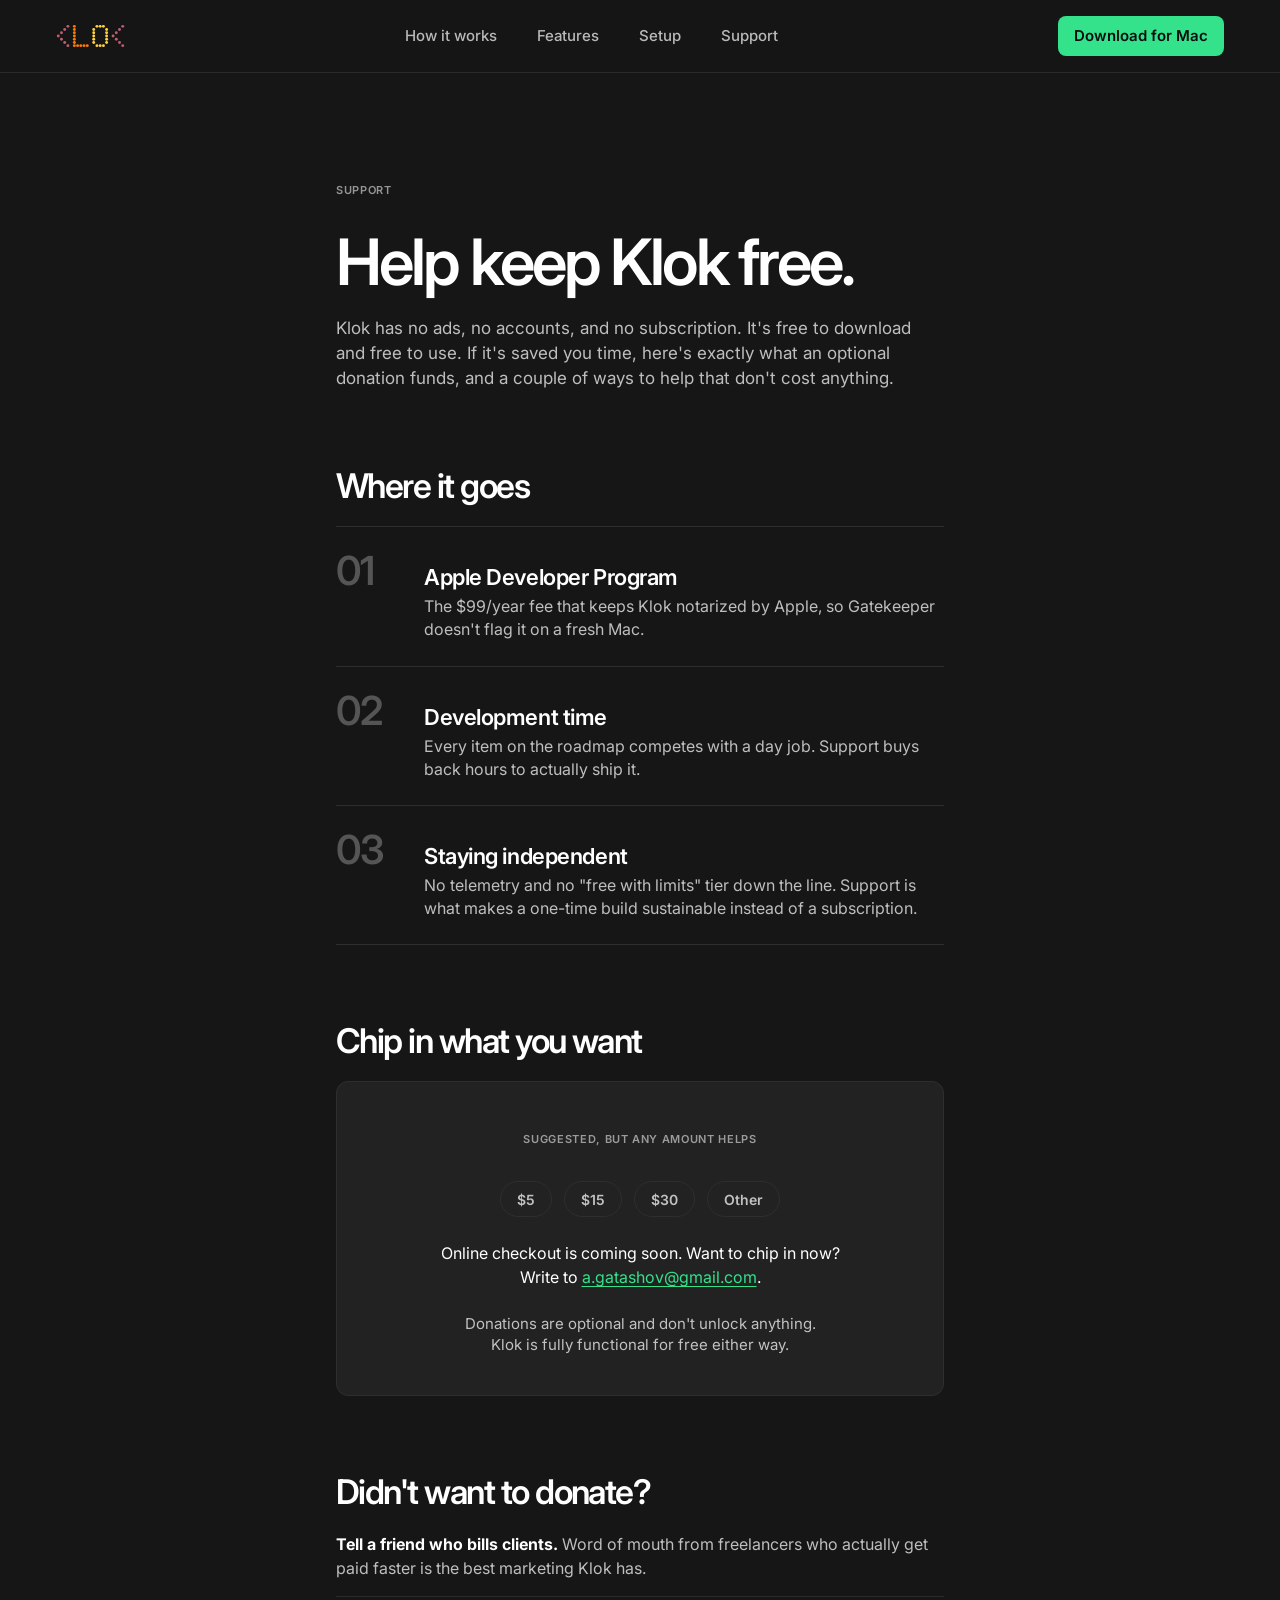
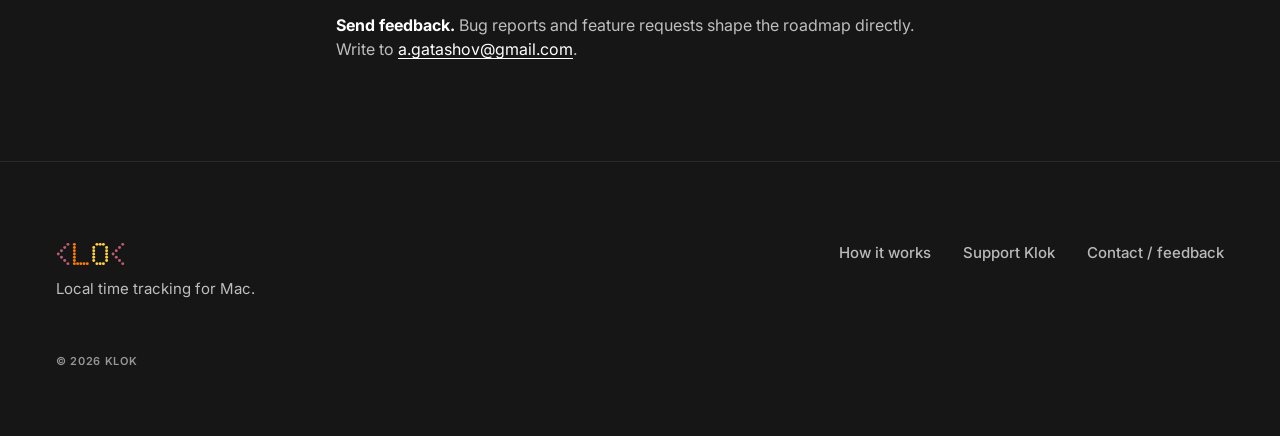
==== donate.html @ d24e3589 "Redesign landing sections and add Support page - Setup: steps with live scenes (clickable, hover hol" ====
<!--
  Klok — Support / Donate page

  Shares the site's nav/footer chrome and design tokens with index.html,
  but is NOT a copy of its landing-page structure. index.html's job is a
  multi-section product pitch (hero + split-head sections + colorblock
  grid + feature-card grid); this page's job is a single, narrow ask, so
  it's built as one continuous document-style column (intro -> numbered
  list -> one card -> plain list) rather than reusing that section
  pattern. Klok is a free app with no accounts or subscriptions, so this
  frames support as voluntary, not a paywall. No payment provider has
  been chosen yet, so the checkout action is a placeholder marked
  "[TBD]" per the site's existing convention (see the footer's
  "Contact / feedback" link in index.html).
-->
<!DOCTYPE html>
<html lang="en">
<head>
  <meta charset="UTF-8" />
  <meta name="viewport" content="width=device-width, initial-scale=1.0" />
  <title>Support Klok — Help keep it free</title>
  <meta name="description" content="Klok is free, with no accounts or subscriptions. If it's useful to you, you can help keep it built and maintained with an optional donation." />

  <meta property="og:type" content="website" />
  <meta property="og:title" content="Support Klok — Help keep it free" />
  <meta property="og:description" content="Klok is free, with no accounts or subscriptions. If it's useful to you, you can help keep it built and maintained with an optional donation." />
  <meta property="og:image" content="assets/klok-brand/web/og-image-1200x630.png" />
  <meta name="twitter:card" content="summary_large_image" />

  <!-- Icon set: assets/klok-brand/web/ (see assets/klok-brand/web/head-snippet.html) -->
  <link rel="icon" href="assets/klok-brand/web/favicon.ico" sizes="48x48" />
  <link rel="icon" href="assets/klok-brand/web/favicon.svg" type="image/svg+xml" />
  <link rel="apple-touch-icon" href="assets/klok-brand/web/apple-touch-icon.png" />
  <link rel="manifest" href="assets/klok-brand/web/site.webmanifest" />
  <meta name="theme-color" content="#121212" />

  <link rel="preconnect" href="https://fonts.googleapis.com" />
  <link rel="preconnect" href="https://fonts.gstatic.com" crossorigin />
  <link href="https://fonts.googleapis.com/css2?family=Inter:wght@400;500;600;700&family=JetBrains+Mono:wght@600&display=swap" rel="stylesheet" />

  <link rel="stylesheet" href="css/styles.css" />
</head>
<body>

  <a class="visually-hidden" href="#main">Skip to content</a>

  <!-- ============ Nav ============ -->
  <nav class="nav" id="site-nav" aria-label="Main">
    <div class="container nav-inner">
      <a href="index.html" class="nav-logo" aria-label="Klok home">
        <img class="wordmark" src="assets/klok-brand/wordmark/klok-wordmark-compact.svg" width="69" height="24" alt="" />
      </a>
      <div class="nav-links">
        <a href="index.html#how" class="btn-ghost">How it works</a>
        <a href="index.html#features" class="btn-ghost">Features</a>
        <a href="index.html#setup" class="btn-ghost">Setup</a>
        <a href="donate.html" class="btn-ghost" aria-current="page">Support</a>
      </div>
      <a href="downloads/Klok.dmg" download class="btn-primary btn-primary--sm">Download for Mac</a>
    </div>
  </nav>

  <main id="main">
    <div class="support-page">

      <!-- ============ Intro: a short statement, not a hero pitch ============ -->
      <header class="support-intro">
        <p class="mono">Support</p>
        <h1 class="h support-heading">Help keep Klok free.</h1>
        <p class="lede">Klok has no ads, no accounts, and no subscription. It's free to download and free to use. If it's saved you time, here's exactly what an optional donation funds, and a couple of ways to help that don't cost anything.</p>
      </header>

      <!-- ============ Where it goes: numbered list, not a card grid ============ -->
      <section class="support-section" aria-labelledby="funds-heading">
        <h2 class="h support-section-heading" id="funds-heading">Where it goes</h2>
        <ol class="funds-list">
          <li class="funds-row">
            <span class="funds-num" aria-hidden="true">01</span>
            <span class="funds-title">Apple Developer Program</span>
            <span class="funds-desc">The $99/year fee that keeps Klok notarized by Apple, so Gatekeeper doesn't flag it on a fresh Mac.</span>
          </li>
          <li class="funds-row">
            <span class="funds-num" aria-hidden="true">02</span>
            <span class="funds-title">Development time</span>
            <span class="funds-desc">Every item on the roadmap competes with a day job. Support buys back hours to actually ship it.</span>
          </li>
          <li class="funds-row">
            <span class="funds-num" aria-hidden="true">03</span>
            <span class="funds-title">Staying independent</span>
            <span class="funds-desc">No telemetry and no "free with limits" tier down the line. Support is what makes a one-time build sustainable instead of a subscription.</span>
          </li>
        </ol>
      </section>

      <!-- ============ The ask: the one card on this page ============ -->
      <section class="support-section" id="support" aria-labelledby="support-heading">
        <h2 class="h support-section-heading" id="support-heading">Chip in what you want</h2>
        <div class="support-panel">
          <p class="mono">Suggested, but any amount helps</p>
          <div class="support-chip-row" aria-hidden="true">
            <span class="support-chip">$5</span>
            <span class="support-chip">$15</span>
            <span class="support-chip">$30</span>
            <span class="support-chip">Other</span>
          </div>
          <!-- Hidden until a payment provider is chosen:
          <a class="btn-primary" href="#" aria-disabled="true" title="TBD - payment provider not yet chosen">Continue to checkout <span class="placeholder-text">[TBD]</span></a>
          -->
          <p class="support-panel-note">Online checkout is coming soon. Want to chip in now? Write to <a href="mailto:a.gatashov@gmail.com?subject=Supporting%20Klok">a.gatashov@gmail.com</a>.</p>
          <p class="small support-panel-caption">Donations are optional and don't unlock anything. Klok is fully functional for free either way.</p>
        </div>
      </section>

      <!-- ============ Other ways to help: plain list, not feature cards ============ -->
      <section class="support-section" aria-labelledby="other-heading">
        <h2 class="h support-section-heading" id="other-heading">Didn't want to donate?</h2>
        <ul class="support-plainlist">
          <!-- Hidden until there's a review link:
          <li><strong>Leave a review.</strong> If Klok's useful, a quick rating or shout-out helps far more than you'd think. <span class="placeholder-text">[TBD - review link]</span></li>
          -->
          <li><strong>Tell a friend who bills clients.</strong> Word of mouth from freelancers who actually get paid faster is the best marketing Klok has.</li>
          <li><strong>Send feedback.</strong> Bug reports and feature requests shape the roadmap directly. Write to <a href="mailto:a.gatashov@gmail.com?subject=Klok%20feedback">a.gatashov@gmail.com</a>.</li>
        </ul>
      </section>

    </div>
  </main>

  <!-- ============ Footer ============ -->
  <footer class="footer">
    <div class="container footer-top">
      <div class="footer-brand">
        <span class="footer-logo">
          <img class="wordmark" src="assets/klok-brand/wordmark/klok-wordmark-compact.svg" width="69" height="24" alt="Klok" />
        </span>
        <span class="small footer-tagline">Local time tracking for Mac.</span>
      </div>
      <nav class="footer-links" aria-label="Footer">
        <a href="index.html#how" class="btn-ghost">How it works</a>
        <a href="donate.html" class="btn-ghost" aria-current="page">Support Klok</a>
        <a href="mailto:a.gatashov@gmail.com?subject=Klok%20feedback" class="btn-ghost">Contact / feedback</a>
      </nav>
    </div>

    <div class="container">
      <p class="mono footer-copyright">&copy; 2026 Klok</p>
    </div>
  </footer>

  <script src="js/script.js"></script>
</body>
</html>
---- css/styles.css ----
/*
  Klok — Marketing site styles (Option C — dark + colour blocks)

  Rebuilt to match "Option C — dark + colour blocks" (a design-tool mockup
  at a fixed 1440px canvas) faithfully in a real, responsive, accessible
  stylesheet — per that mockup's own README: replicate the values (color,
  type, spacing, radius), not the markup. This fully supersedes the earlier
  light-theme "Option B" stylesheet. Class names below intentionally echo
  the mockup's own (.win, .bar, .dot, .sk, .mono, .clock, .h, .lbl→.small,
  .mut→.lede) so the mapping stays traceable.
*/

:root {
  /* Colors — full dark theme; page background is #161616 throughout, not
     just isolated sections. */
  --color-background: #161616;
  --color-surface: #1c1c1c;
  --color-surface-raised: #222222;
  --color-border: #2a2a2a;
  --color-border-strong: #2e2e2e;
  --color-skeleton: #333333;
  --color-dot-muted: #3a3a3a;

  --color-text-primary: #ffffff;
  --color-text-secondary: rgba(255, 255, 255, 0.72);
  --color-text-tertiary: rgba(255, 255, 255, 0.55);
  --color-text-quiet: #555555;
  --color-watermark: #222222;

  --color-orange: #ff7a00;
  --color-mint: #33e28a;

  /* Hero day-dial categorical colours — distinguishing simultaneous
     clients in the decorative hero animation, not a second brand accent. */
  --color-dial-a: #bd5e73;
  --color-dial-b: #ff7a00;
  --color-dial-c: #ffd23f;
  --color-dial-admin: #5a5a5a;

  /* Brand kit "ghost" dot — the muted track colour behind each ring's
     coloured dots (see assets/klok-brand/README.md). */
  --color-ghost: #333333;

  /* Typography */
  --font-display: 'Inter', system-ui, -apple-system, "Segoe UI", Roboto, sans-serif;
  --font-mono: 'JetBrains Mono', 'SF Mono', ui-monospace, monospace;

  --tracking-heading: -0.045em;

  /* Spacing */
  --spacing-4: 4px;
  --spacing-8: 8px;
  --spacing-12: 12px;
  --spacing-16: 16px;
  --spacing-20: 20px;
  --spacing-24: 24px;
  --spacing-28: 28px;
  --spacing-32: 32px;
  --spacing-40: 40px;
  --spacing-56: 56px;
  --spacing-80: 80px;
  --spacing-100: 100px;

  /* Layout */
  --container-max: 1320px;
  --container-gutter: 24px;
  --section-gap: 140px;
  --section-gap-mobile: 88px;

  /* Radius */
  --radius-button: 8px;
  --radius-window: 12px;
  --radius-card: 8px;
  --radius-full: 999px;

  --ease-out: cubic-bezier(0.16, 1, 0.3, 1);
  --reveal-distance: 20px;
  --reveal-duration: 0.7s;

  /* One size for every section's h2 */
  --font-size-section-heading: clamp(36px, 7vw, 80px);
}

/* ---------- Reset ---------- */

*,
*::before,
*::after {
  box-sizing: border-box;
}

html {
  color-scheme: dark;
  -webkit-text-size-adjust: 100%;
  scroll-behavior: smooth;
  scroll-padding-top: 88px;
}

body {
  margin: 0;
  background: var(--color-background);
  color: var(--color-text-primary);
  font-family: var(--font-display);
  font-size: 16px;
  font-weight: 400;
  line-height: 1.5;
  -webkit-font-smoothing: antialiased;
}

img,
svg {
  max-width: 100%;
  display: block;
}

a {
  color: inherit;
  text-decoration: none;
}

ul,
ol {
  margin: 0;
  padding: 0;
}

button {
  font-family: inherit;
}

a:focus-visible,
button:focus-visible,
.btn-primary:focus-visible,
.btn-ghost:focus-visible {
  outline: 2px solid var(--color-mint);
  outline-offset: 2px;
  border-radius: var(--radius-button);
}

/* ---------- Shared type primitives (named to match the reference mockup) ---------- */

.h {
  margin: 0;
  font-weight: 600;
  letter-spacing: var(--tracking-heading);
  line-height: 0.94;
  color: var(--color-text-primary);
}

.mono {
  font-family: var(--font-display);
  font-size: 11px;
  font-weight: 600;
  line-height: 1.2;
  letter-spacing: 0.06em;
  text-transform: uppercase;
  color: var(--color-text-tertiary);
}

.clock {
  font-family: var(--font-mono);
  font-weight: 600;
  line-height: 1;
  font-variant-numeric: tabular-nums;
  letter-spacing: 0;
  color: var(--color-text-primary);
}

/* The mockup's larger intro paragraphs ("mut" at 17px/1.45). */
.lede {
  margin: 0;
  font-size: 17px;
  line-height: 1.45;
  font-weight: 400;
  color: var(--color-text-secondary);
}

/* The mockup's smaller copy ("mut" at 14–15px). */
.small {
  font-size: 15px;
  line-height: 1.4;
  color: var(--color-text-secondary);
  margin: 0;
}

/* Mint accent — used for highlighted words in headlines, numbered feature
   labels, and the live-clock/CTA accents. */
.accent {
  color: var(--color-mint);
}

/* ---------- Window / dot / skeleton primitives ---------- */

.win {
  background: var(--color-surface);
  border: 1px solid var(--color-border-strong);
  border-radius: var(--radius-window);
  overflow: hidden;
}

.bar {
  height: 34px;
  border-bottom: 1px solid var(--color-border-strong);
  display: flex;
  align-items: center;
  gap: 6px;
  padding: 0 12px;
  box-sizing: border-box;
}

.dot {
  width: 7px;
  height: 7px;
  border-radius: 50%;
  background: var(--color-dot-muted);
  flex: none;
}

.sk {
  height: 8px;
  border-radius: 4px;
  background: var(--color-skeleton);
  display: inline-block;
}

/* ---------- Buttons ---------- */

.btn-primary {
  display: inline-flex;
  align-items: center;
  justify-content: center;
  gap: var(--spacing-8);
  height: 48px;
  padding: 0 20px;
  border-radius: var(--radius-button);
  background: var(--color-mint);
  color: #0b0d10;
  font-size: 15px;
  font-weight: 600;
  border: 0;
  white-space: nowrap;
  cursor: pointer;
  transition: filter 0.15s ease, transform 0.15s ease-out;
}

.btn-primary:hover {
  color: #0b0d10;
  filter: brightness(1.06);
}

.btn-primary--sm {
  height: 40px;
  padding: 0 16px;
}

.btn-ghost {
  font-size: 15px;
  font-weight: 500;
  color: rgba(255, 255, 255, 0.7);
  transition: color 0.15s ease;
}

.btn-ghost:hover {
  color: var(--color-mint);
}

/* ---------- Motion / reveal ---------- */

.reveal {
  opacity: 0;
  transform: translateY(var(--reveal-distance));
  transition: opacity var(--reveal-duration) var(--ease-out),
    transform var(--reveal-duration) var(--ease-out);
  transition-delay: var(--reveal-delay, 0s);
}

.reveal.is-visible {
  opacity: 1;
  transform: translateY(0);
}

@media (prefers-reduced-motion: reduce) {
  .reveal {
    opacity: 1 !important;
    transform: none !important;
    transition: none !important;
  }
}

/* ---------- Layout helpers ---------- */

.container {
  max-width: var(--container-max);
  margin-inline: auto;
  padding-inline: var(--container-gutter);
}

@media (min-width: 900px) {
  .container {
    padding-inline: var(--spacing-56);
  }
}

.section {
  padding-block: var(--spacing-80);
  box-sizing: border-box;
}

@media (min-width: 900px) {
  .section {
    padding-block: var(--section-gap);
  }
}

.section--divider {
  border-top: 1px solid var(--color-border);
}

.visually-hidden {
  position: absolute;
  width: 1px;
  height: 1px;
  padding: 0;
  margin: -1px;
  overflow: hidden;
  clip: rect(0, 0, 0, 0);
  white-space: nowrap;
  border: 0;
}

/* Shared "heading left, intro paragraph right" header row used by "The
   app" and "Why Klok". */
.split-head {
  display: flex;
  flex-direction: column;
  gap: var(--spacing-24);
}

@media (min-width: 900px) {
  .split-head {
    flex-direction: row;
    justify-content: space-between;
    align-items: flex-end;
    gap: var(--spacing-40);
  }
}

.split-head-main .mono {
  margin-bottom: var(--spacing-24);
}

.split-head-main .h {
  font-size: var(--font-size-section-heading);
}

.split-head-aside {
  max-width: 400px;
  margin: 0;
}

/* ---------- Nav ---------- */

.nav {
  position: sticky;
  top: 0;
  z-index: 100;
  width: 100%;
  background: rgba(22, 22, 22, 0.7);
  backdrop-filter: blur(14px);
  -webkit-backdrop-filter: blur(14px);
  border-bottom: 1px solid var(--color-border);
  transition: background-color 0.2s ease, border-color 0.2s ease, box-shadow 0.2s ease;
}

.nav.is-scrolled {
  background: rgba(22, 22, 22, 0.92);
  border-bottom-color: var(--color-border-strong);
  box-shadow: 0 10px 30px rgba(0, 0, 0, 0.35);
}

.nav-inner {
  height: 72px;
  display: flex;
  align-items: center;
  justify-content: space-between;
  gap: var(--spacing-24);
}

.wordmark {
  flex: none;
  display: block;
}

.nav-logo {
  display: flex;
  align-items: center;
  flex: none;
}

.nav-links {
  display: flex;
  align-items: center;
  gap: var(--spacing-40);
}

@media (max-width: 899px) {
  .nav-links {
    display: none;
  }
}

/* ---------- Hero + how-it-works: one viewport-filling group ----------
   Grouped in the source design as one unit — together they fill the
   screen (100vh minus the sticky nav's own 72px). The colour-block band
   is pinned to ~30% of that height (never below its own content's
   floor); the hero is the remaining ~70% and centers its copy within
   that space, so any leftover room reads as generous padding around
   the hero text rather than as a gap before unrelated content. */

.intro-group {
  position: relative;
  overflow: hidden;
  display: flex;
  flex-direction: column;
  min-height: calc(100vh - 72px);
  min-height: calc(100svh - 72px);
  box-sizing: border-box;
}

.intro-group .hero {
  flex: 1;
  display: flex;
  flex-direction: column;
  justify-content: center;
}

.intro-group #how {
  position: relative;
  z-index: 2;
  flex: none;
  min-height: 30vh;
  min-height: 30svh;
}

.hero {
  padding-block: var(--spacing-56) var(--spacing-56);
}

@media (min-width: 900px) {
  .hero {
    padding-block: var(--spacing-100) var(--spacing-56);
  }
}

.hero-inner {
  position: relative;
  z-index: 2;
  display: flex;
  flex-direction: column;
  gap: var(--spacing-40);
}

@media (min-width: 900px) {
  .hero-inner {
    flex-direction: row;
    justify-content: space-between;
    align-items: flex-end;
    gap: var(--spacing-32);
  }
}

.hero-heading {
  font-size: clamp(40px, 9vw, 112px);
}

.hero-aside {
  display: flex;
  flex-direction: column;
  gap: var(--spacing-28);
  max-width: 360px;
}

.hero-actions {
  display: flex;
  flex-wrap: wrap;
  align-items: center;
  gap: var(--spacing-24);
}

/* ---------- Hero background: live day dial + glass chips ----------
   Decorative only (aria-hidden) — a looping animation of a tracked day
   filling in per-client arcs, then revealing a statement card. Hidden
   below 900px so the mobile hero stays a plain background. This is the
   one place on the site that uses blur/shadow "glass" treatment and a
   small categorical colour set, scoped entirely to this hero. */

.hero-bg {
  position: absolute;
  inset: 0;
  z-index: 0;
  pointer-events: none;
}

@media (max-width: 899px) {
  .hero-bg {
    display: none;
  }
}

.hero-bg-back,
.hero-bg-front {
  position: absolute;
  inset: 0;
  transition: transform 0.6s cubic-bezier(0.2, 0, 0, 1);
}

.hero-bg-back {
  /* Gives the dial's own hover tilt (below) a 3D vanishing point to
     rotate against, instead of looking like a flat sticker turning. */
  perspective: 1200px;
}

.hero-bg-glow {
  position: absolute;
  width: min(46vw, 620px);
  height: min(46vw, 620px);
  border-radius: 50%;
  opacity: 0.22;
  animation: heroDrift 16s ease-in-out infinite;
}

.hero-bg-glow--a {
  left: 32%;
  top: 14%;
  background: radial-gradient(circle, var(--color-dial-a) 0%, transparent 68%);
}

.hero-bg-glow--b {
  left: 54%;
  top: 46%;
  background: radial-gradient(circle, var(--color-orange) 0%, transparent 68%);
  animation-delay: -6s;
}

@keyframes heroDrift {
  0%, 100% { transform: translate(0, 0); }
  50% { transform: translate(-18px, 14px); }
}

.hero-dial-wrap {
  position: absolute;
  left: 50%;
  top: 50%;
  transform: translate(-50%, -50%);
  width: min(96vw, 82vh, 1200px);
  height: min(96vw, 82vh, 1200px);
  opacity: 0.9;
  transition: transform 0.4s cubic-bezier(0.2, 0, 0, 1);
  will-change: transform;
}

.hero-dial {
  width: 100%;
  height: 100%;
  display: block;
}

/* A soft cursor-follow highlight on the dial itself (on top of the
   pointer-tilt below) — brightens whichever arcs are under the cursor
   instead of just sliding the whole layer, so hovering feels like it's
   touching the dial rather than panning a background image. */
.hero-dial-spotlight {
  position: absolute;
  inset: 0;
  border-radius: 50%;
  background: radial-gradient(240px circle at var(--spot-x, 50%) var(--spot-y, 50%), rgba(255, 255, 255, 0.4), rgba(255, 255, 255, 0) 70%);
  mix-blend-mode: screen;
  opacity: 0;
  transition: opacity 0.3s ease;
  pointer-events: none;
}

.hero-dial-spotlight.is-active {
  opacity: 1;
}

.hero-dial-face {
  fill: rgba(255, 255, 255, 0.025);
  stroke: rgba(255, 255, 255, 0.1);
  stroke-width: 1;
}

.hero-dial-tick {
  stroke: rgba(255, 255, 255, 0.28);
  stroke-width: 2;
  stroke-linecap: round;
}

.hero-dial-tick-label {
  font-family: var(--font-mono);
  font-size: 14px;
  fill: rgba(255, 255, 255, 0.42);
  text-anchor: middle;
  dominant-baseline: middle;
}

.hero-dial-track {
  fill: none;
  stroke: rgba(255, 255, 255, 0.05);
}

.hero-dial-ghost {
  fill: none;
  stroke: rgba(255, 255, 255, 0.09);
}

.hero-dial-seg {
  fill: none;
  transition: stroke-dasharray 0.1s linear, opacity 0.2s;
}

.hero-dial-ring {
  transition: opacity 0.4s;
}

.hero-dial-ring.dim {
  opacity: 0.2;
}

.hero-dial-hand-glow {
  stroke: var(--color-mint);
  stroke-width: 8;
  opacity: 0.5;
}

.hero-dial-hand-line {
  stroke-width: 2.5;
  stroke-linecap: round;
}

.hero-dial-hand-dot {
  fill: var(--color-mint);
}

.hero-scrim {
  position: absolute;
  inset: 0;
  z-index: 1;
  /* Uniform tint, not a directional fade — the dial now sits centered
     behind the whole hero (headline AND aside), not just peeking in
     from one side, so contrast needs to hold everywhere equally. */
  background: rgba(22, 22, 22, 0.6);
  pointer-events: none;
}

@media (max-width: 899px) {
  .hero-scrim {
    display: none;
  }
}

.hero-chip {
  position: absolute;
  background: linear-gradient(135deg, rgba(255, 255, 255, 0.14), rgba(255, 255, 255, 0.04));
  -webkit-backdrop-filter: blur(22px) saturate(160%);
  backdrop-filter: blur(22px) saturate(160%);
  border: 1px solid rgba(255, 255, 255, 0.18);
  box-shadow: inset 0 1px 0 rgba(255, 255, 255, 0.3), 0 24px 60px rgba(0, 0, 0, 0.35);
  color: #ffffff;
}

.hero-chip-row--top {
  position: absolute;
  top: 7%;
  left: 0;
  right: 0;
  display: flex;
  justify-content: center;
}

.hero-chip-row--top .hero-chip {
  position: static;
}

.hero-chip--status {
  height: 44px;
  padding: 0 16px;
  border-radius: var(--radius-full);
  display: inline-flex;
  align-items: center;
  gap: 10px;
  font-size: 13px;
  font-weight: 600;
  animation: heroFloatA 7s ease-in-out infinite;
}

.hero-chip-dot {
  width: 9px;
  height: 9px;
  border-radius: 50%;
  background: var(--color-mint);
  animation: heroPulse 2s ease-in-out infinite;
}

.hero-chip--who {
  right: 6%;
  top: 18%;
  width: 240px;
  padding: 14px 16px;
  border-radius: var(--radius-card);
  box-sizing: border-box;
  display: flex;
  flex-direction: column;
  gap: 8px;
  animation: heroFloatB 8.5s ease-in-out infinite;
}

.hero-chip-label {
  font-size: 10px;
}

.hero-chip-who-row {
  display: flex;
  align-items: flex-start;
  gap: 10px;
  font-size: 15px;
  font-weight: 600;
  line-height: 1.35;
  transition: opacity 0.2s;
}

.hero-chip-who-dot {
  width: 10px;
  height: 10px;
  margin-top: 4px;
  border-radius: 3px;
  flex: none;
  background: var(--color-dial-a);
  transition: background-color 0.25s;
}

.hero-chip-highlight {
  color: var(--color-mint);
}

.hero-chip--who.is-statement {
  border-color: rgba(51, 226, 138, 0.35);
  transition: border-color 0.4s ease;
}

@keyframes heroFloatA {
  0%, 100% { transform: translateY(0); }
  50% { transform: translateY(-8px); }
}

@keyframes heroFloatB {
  0%, 100% { transform: translateY(-4px); }
  50% { transform: translateY(5px); }
}

@keyframes heroPulse {
  0%, 100% { box-shadow: 0 0 0 0 rgba(51, 226, 138, 0.5); }
  50% { box-shadow: 0 0 0 6px rgba(51, 226, 138, 0); }
}

@media (prefers-reduced-motion: reduce) {
  .hero-bg-back,
  .hero-bg-front,
  .hero-bg-glow,
  .hero-chip--status,
  .hero-chip-dot,
  .hero-chip--who,
  .hero-dial-ring,
  .hero-dial-seg,
  .hero-dial-wrap,
  .hero-dial-spotlight {
    animation: none !important;
    transition: none !important;
  }
}

/* ---------- How it works / Requirements: neutral bordered bands ----------
   Capped to the same width as .container — the blocks sit flush against
   each other (divided by a border, not a gutter) and the band aligns to
   the site's content grid edges rather than bleeding to the browser
   window edges. Neutral (no background fill, bordered) rather than the
   earlier flat-colour-per-block treatment — mirrors the Features grid's
   bordered-cell look for consistency. */

.colorblock-grid {
  max-width: var(--container-max);
  margin-inline: auto;
  padding-inline: var(--container-gutter);
  box-sizing: border-box;
  display: grid;
  grid-template-columns: 1fr;
}

@media (min-width: 900px) {
  .colorblock-grid {
    padding-inline: var(--spacing-56);
  }
}

@media (min-width: 780px) {
  .colorblock-grid {
    grid-template-columns: repeat(3, minmax(0, 1fr));
  }
}

.colorblock {
  box-sizing: border-box;
  padding: var(--spacing-28) var(--spacing-32);
  min-height: 260px;
  border-top: 1px solid var(--color-border);
  display: flex;
  flex-direction: column;
  justify-content: space-between;
  gap: var(--spacing-24);
  color: var(--color-text-primary);
}

@media (min-width: 780px) {
  .colorblock {
    min-height: 300px;
  }

  .colorblock + .colorblock {
    border-left: 1px solid var(--color-border);
  }
}

.colorblock-top {
  display: flex;
  justify-content: space-between;
  align-items: center;
  gap: var(--spacing-16);
}

.colorblock-title {
  margin: 0;
  font-size: clamp(22px, 3.2vw, 30px);
  font-weight: 600;
  letter-spacing: -0.03em;
}

.colorblock-copy {
  margin: 8px 0 0;
  font-size: 15px;
  line-height: 1.4;
  max-width: 38ch;
}

/* The "How it works" band sits directly under the hero's dial animation
   — its own bordered-card look (shared with the Requirements band via
   .colorblock) reads as a solid panel cutting off that atmosphere, so
   its borders are transparent here, scoped to this instance only. */
#how.colorblock-grid .colorblock,
#how .colorblock + .colorblock {
  border-color: transparent;
}

#how .colorblock {
  justify-content: flex-start;
  gap: 48px;
}

.colorblock--req {
  min-height: 180px;
}

@media (min-width: 780px) {
  .colorblock--req {
    min-height: 220px;
  }
}

.colorblock-reqtext {
  margin: 0;
  font-size: clamp(19px, 2.6vw, 26px);
  font-weight: 600;
  letter-spacing: -0.025em;
  line-height: 1.15;
  max-width: 34ch;
}

/* ---------- The app: native screenshot mock ---------- */

.appscreen {
  margin-top: var(--spacing-56);
}

@media (min-width: 900px) {
  .appscreen {
    margin-top: var(--spacing-80);
  }
}

.appscreen-bar-label {
  flex: 1;
  text-align: center;
  color: var(--color-text-tertiary);
}

.appscreen-body {
  display: flex;
  flex-direction: column;
}

@media (min-width: 780px) {
  .appscreen-body {
    flex-direction: row;
  }
}

.appscreen-sidebar {
  border-bottom: 1px solid var(--color-border-strong);
  padding: var(--spacing-24);
  display: flex;
  flex-direction: column;
  gap: 14px;
}

@media (min-width: 780px) {
  .appscreen-sidebar {
    width: 260px;
    flex: none;
    border-bottom: none;
    border-right: 1px solid var(--color-border-strong);
  }
}

.appscreen-client {
  font-size: 14px;
  font-weight: 600;
}

.appscreen-project {
  font-size: 14px;
  padding-left: 12px;
}

.appscreen-main {
  flex: 1;
  display: flex;
  flex-direction: column;
  min-width: 0;
}

.appscreen-now {
  min-height: 104px;
  border-bottom: 1px solid var(--color-border-strong);
  display: flex;
  flex-wrap: wrap;
  align-items: center;
  justify-content: space-between;
  gap: var(--spacing-16);
  padding: var(--spacing-16) var(--spacing-24);
}

@media (min-width: 640px) {
  .appscreen-now {
    padding: 0 28px;
  }
}

.appscreen-now-label {
  display: flex;
  flex-direction: column;
  gap: 8px;
}

.appscreen-now-title {
  font-size: 17px;
  font-weight: 600;
}

.appscreen-now-right {
  display: flex;
  align-items: center;
  gap: 14px;
}

.appscreen-now-right .clock {
  font-size: clamp(24px, 5vw, 40px);
}

.status-dot {
  width: 12px;
  height: 12px;
  border-radius: 50%;
  background: var(--color-mint);
  flex: none;
}

.appscreen-rows {
  flex: 1;
  padding: var(--spacing-20) var(--spacing-24);
  display: flex;
  flex-direction: column;
  gap: 10px;
}

@media (min-width: 640px) {
  .appscreen-rows {
    padding: 20px 28px;
  }
}

.appscreen-row {
  height: 52px;
  background: var(--color-surface-raised);
  border: 1px solid var(--color-border-strong);
  border-radius: 6px;
  display: flex;
  align-items: center;
  justify-content: space-between;
  padding: 0 16px;
  gap: var(--spacing-16);
}

.appscreen-row .clock {
  font-size: 14px;
  color: rgba(255, 255, 255, 0.6);
  flex: none;
}

/* ---------- Why Klok: transfer loop ----------
   Adapted from a design-tool reference (temp files/Why Klok · V7b
   Proportion, transfer loop-html.zip) — values and dot geometry
   replicated (the ring/track coordinates are the brand kit's own icon
   geometry, not invented here), markup and animation names rebuilt as
   semantic classes rather than the mockup's inline styles. A 10s loop:
   a wave of mint dots travels the centre track, the "Generate statement"
   pill pulses, and the right-hand ring's first arc reveals in rose —
   the one moment anything leaves the left ring's fully-local 100%. */

.transfer-grid {
  margin-top: var(--spacing-56);
  display: flex;
  flex-direction: column;
  gap: var(--spacing-56);
}

@media (min-width: 900px) {
  .transfer-grid {
    display: grid;
    grid-template-columns: minmax(0, 1fr) auto minmax(0, 1fr);
    align-items: start;
    gap: var(--spacing-32);
  }
}

.transfer-col--right {
  text-align: right;
}

.transfer-ring-row {
  display: flex;
  align-items: center;
  gap: var(--spacing-20);
}

.transfer-ring-row--reverse {
  flex-direction: row-reverse;
}

.transfer-ring {
  flex: none;
  width: clamp(120px, 15vw, 180px);
  height: clamp(120px, 15vw, 180px);
}

.transfer-stat {
  font-size: clamp(40px, 5vw, 56px);
  letter-spacing: -0.03em;
  color: var(--color-text-primary);
}

.transfer-stat-label {
  margin-top: 10px;
  display: flex;
  align-items: center;
  gap: 8px;
  font-size: 15px;
  font-weight: 500;
  color: var(--color-text-secondary);
}

.transfer-stat-label--right {
  justify-content: flex-end;
}

.transfer-stat-label svg {
  flex: none;
}

.transfer-list-wrap {
  margin-top: var(--spacing-24);
  border-top: 1px solid var(--color-border-strong);
  padding-top: var(--spacing-20);
}

.transfer-list {
  list-style: none;
  margin: 0;
  padding: 0;
  display: flex;
  flex-direction: column;
  gap: 9px;
  font-size: 17px;
  font-weight: 500;
  letter-spacing: -0.02em;
  line-height: 1.3;
  color: var(--color-text-secondary);
}

.transfer-col--right .transfer-list {
  align-items: flex-end;
}

.transfer-center {
  display: flex;
  flex-direction: column;
  align-items: center;
  gap: var(--spacing-16);
  padding-top: var(--spacing-24);
}

@media (min-width: 900px) {
  .transfer-center {
    padding-top: 56px;
  }
}

.transfer-track {
  width: min(260px, 70vw);
  height: 20px;
}

.transfer-pill {
  display: inline-flex;
  align-items: center;
  height: 32px;
  padding: 0 14px;
  border-radius: var(--radius-full);
  background: var(--color-mint);
  color: #0b0d10;
  font-size: 13px;
  font-weight: 600;
  white-space: nowrap;
  animation: transferPress 10s infinite;
}

.transfer-caption {
  color: var(--color-text-tertiary);
}

/* ---------- Dot colours, shared across the ring/track SVGs ---------- */

.dot-rose {
  fill: var(--color-dial-a);
}

.dot-orange {
  fill: var(--color-dial-b);
}

.dot-yellow {
  fill: var(--color-dial-c);
}

.dot-ghost {
  fill: var(--color-ghost);
}

.dot-mint {
  fill: var(--color-mint);
}

.why-anim {
  animation-duration: 10s;
  animation-iteration-count: infinite;
  animation-timing-function: linear;
  opacity: 0;
}

@keyframes transferPress {
  0%, 16% { transform: none; filter: none; }
  19% { transform: scale(0.95); filter: brightness(1.2); }
  23%, 100% { transform: none; filter: none; }
}

@keyframes why-b0 { 0%, 22.0% { opacity: 0; } 23.5%, 28.0% { opacity: 1; } 31.0%, 100% { opacity: 0; } }
@keyframes why-b1 { 0%, 23.1% { opacity: 0; } 24.6%, 29.1% { opacity: 1; } 32.1%, 100% { opacity: 0; } }
@keyframes why-b2 { 0%, 24.2% { opacity: 0; } 25.7%, 30.2% { opacity: 1; } 33.2%, 100% { opacity: 0; } }
@keyframes why-b3 { 0%, 25.3% { opacity: 0; } 26.8%, 31.3% { opacity: 1; } 34.3%, 100% { opacity: 0; } }
@keyframes why-b4 { 0%, 26.4% { opacity: 0; } 27.9%, 32.4% { opacity: 1; } 35.4%, 100% { opacity: 0; } }
@keyframes why-b5 { 0%, 27.5% { opacity: 0; } 29.0%, 33.5% { opacity: 1; } 36.5%, 100% { opacity: 0; } }
@keyframes why-b6 { 0%, 28.6% { opacity: 0; } 30.1%, 34.6% { opacity: 1; } 37.6%, 100% { opacity: 0; } }
@keyframes why-b7 { 0%, 29.7% { opacity: 0; } 31.2%, 35.7% { opacity: 1; } 38.7%, 100% { opacity: 0; } }
@keyframes why-b8 { 0%, 30.8% { opacity: 0; } 32.3%, 36.8% { opacity: 1; } 39.8%, 100% { opacity: 0; } }
@keyframes why-b9 { 0%, 31.9% { opacity: 0; } 33.4%, 37.9% { opacity: 1; } 40.9%, 100% { opacity: 0; } }
@keyframes why-b10 { 0%, 33.0% { opacity: 0; } 34.5%, 39.0% { opacity: 1; } 42.0%, 100% { opacity: 0; } }
@keyframes why-b11 { 0%, 34.1% { opacity: 0; } 35.6%, 40.1% { opacity: 1; } 43.1%, 100% { opacity: 0; } }
@keyframes why-b12 { 0%, 35.2% { opacity: 0; } 36.7%, 41.2% { opacity: 1; } 44.2%, 100% { opacity: 0; } }
@keyframes why-b13 { 0%, 36.3% { opacity: 0; } 37.8%, 42.3% { opacity: 1; } 45.3%, 100% { opacity: 0; } }
@keyframes why-b14 { 0%, 37.4% { opacity: 0; } 38.9%, 43.4% { opacity: 1; } 46.4%, 100% { opacity: 0; } }

@keyframes why-r0 { 0%, 38.0% { opacity: 0; } 39.5%, 88% { opacity: 1; } 91.0%, 100% { opacity: 0; } }
@keyframes why-r1 { 0%, 41.2% { opacity: 0; } 42.7%, 88% { opacity: 1; } 91.0%, 100% { opacity: 0; } }
@keyframes why-r2 { 0%, 44.4% { opacity: 0; } 45.9%, 88% { opacity: 1; } 91.0%, 100% { opacity: 0; } }
@keyframes why-r3 { 0%, 47.6% { opacity: 0; } 49.1%, 88% { opacity: 1; } 91.0%, 100% { opacity: 0; } }
@keyframes why-r4 { 0%, 50.8% { opacity: 0; } 52.3%, 88% { opacity: 1; } 91.0%, 100% { opacity: 0; } }
@keyframes why-r5 { 0%, 54.0% { opacity: 0; } 55.5%, 88% { opacity: 1; } 91.0%, 100% { opacity: 0; } }
@keyframes why-r6 { 0%, 57.2% { opacity: 0; } 58.7%, 88% { opacity: 1; } 91.0%, 100% { opacity: 0; } }
@keyframes why-r7 { 0%, 60.4% { opacity: 0; } 61.9%, 88% { opacity: 1; } 91.0%, 100% { opacity: 0; } }
@keyframes why-r8 { 0%, 63.6% { opacity: 0; } 65.1%, 88% { opacity: 1; } 91.0%, 100% { opacity: 0; } }
@keyframes why-r9 { 0%, 66.8% { opacity: 0; } 68.3%, 88% { opacity: 1; } 91.0%, 100% { opacity: 0; } }

@media (prefers-reduced-motion: reduce) {
  .why-anim {
    animation: none;
    opacity: 1;
  }

  .transfer-pill {
    animation: none;
  }
}

/* ---------- Features: animated bento grid ----------
   Values from "Features · F2b Bento, honed + animated" (1440px mockup):
   4-col grid, rows 1fr 1fr 96px, 14px gap, 600px tall at desktop. The
   large "core" card spans cols 1–2 / rows 1–2; the bar card spans all
   four columns. Collapses to 2 cols below 1000px and 1 col below 640px. */

.features-heading {
  font-size: var(--font-size-section-heading);
  margin-top: 22px;
}

.bento {
  margin-top: var(--spacing-28);
  display: grid;
  grid-template-columns: 1fr;
  gap: 14px;
}

@media (min-width: 640px) {
  .bento {
    grid-template-columns: repeat(2, minmax(0, 1fr));
  }

  .bento-card--core,
  .bento-card--bar {
    grid-column: 1 / -1;
  }
}

@media (min-width: 1000px) {
  .bento {
    grid-template-columns: repeat(4, minmax(0, 1fr));
    grid-template-rows: 1fr 1fr 96px;
    height: 600px;
  }

  .bento-card--core {
    grid-column: 1 / 3;
    grid-row: 1 / 3;
  }
}

.bento-card {
  box-sizing: border-box;
  min-width: 0;
  background: var(--color-surface);
  border: 1px solid var(--color-border);
  border-radius: var(--radius-card);
  padding: 22px;
  display: flex;
  flex-direction: column;
  justify-content: space-between;
  gap: 14px;
  transition: opacity var(--reveal-duration) var(--ease-out),
    transform var(--reveal-duration) var(--ease-out), border-color 0.2s ease;
  transition-delay: var(--reveal-delay, 0s), var(--reveal-delay, 0s), 0s;
}

.bento-card:hover {
  border-color: var(--color-dot-muted);
}

.bento-card--core {
  background: var(--color-surface-raised);
  border-color: var(--color-border-strong);
  padding: var(--spacing-28);
  gap: 18px;
}

.bento-card--bar {
  padding: 22px;
}

@media (min-width: 780px) {
  .bento-card--bar {
    flex-direction: row;
    justify-content: flex-start;
    align-items: center;
    gap: var(--spacing-24);
    padding: 0 26px;
    min-height: 96px;
  }
}

.bento-kicker {
  margin: 0 0 12px;
  color: var(--color-mint);
  display: flex;
  flex-wrap: wrap;
  gap: 10px;
  align-items: center;
}

.bento-sent {
  background: var(--color-mint);
  color: #0b0d10;
  border-radius: var(--radius-full);
  padding: 3px 10px;
  letter-spacing: 0.04em;
  animation: bento-sent 9s infinite;
}

.bento-title {
  margin: 0;
  font-size: 21px;
  font-weight: 600;
  letter-spacing: -0.03em;
  line-height: 1.1;
}

.bento-title--lg {
  font-size: clamp(28px, 3.4vw, 40px);
}

.bento-copy {
  margin: 8px 0 0;
  font-size: 13.5px;
  line-height: 1.45;
  color: var(--color-text-secondary);
}

.bento-copy--lg {
  margin-top: 10px;
  font-size: 16px;
  max-width: 440px;
}

@media (min-width: 780px) {
  .bento-bar-title {
    flex: none;
    width: 300px;
  }

  .bento-bar-copy {
    margin-top: 0;
    font-size: 14px;
  }
}

/* Statement mock inside the core card */

.bento-mock {
  display: flex;
  flex-direction: column;
  gap: 12px;
}

.bento-mock-controls {
  display: flex;
  flex-wrap: wrap;
  gap: 10px;
  align-items: center;
}

.bento-chip,
.bento-btn {
  height: 34px;
  padding: 0 14px;
  border-radius: 6px;
  display: inline-flex;
  align-items: center;
  font-size: 13px;
  font-weight: 500;
  white-space: nowrap;
}

.bento-chip {
  border: 1px solid var(--color-dot-muted);
}

.bento-chip-d {
  animation: bento-chipd 9s infinite;
}

.bento-btn {
  padding: 0 16px;
  margin-left: auto;
  background: var(--color-mint);
  color: #0b0d10;
  font-weight: 600;
  animation: bento-press 9s infinite;
}

.bento-matrix {
  background: #1a1a1a;
  border: 1px solid var(--color-border);
  border-radius: 6px;
  padding: 18px 20px;
}

.bento-matrix svg {
  width: 100%;
  height: auto;
}

/* Small-card glyphs (sizes per mockup) */

.bento-glyph {
  height: 72px;
  display: flex;
  align-items: flex-start;
}

.bento-glyph svg {
  width: 64px;
  height: 64px;
}

.bento-glyph--sync svg {
  width: 109px;
  height: 36px;
}

.bento-glyph--sheet svg {
  width: 80px;
  height: 62px;
}

.bento-glyph--rows {
  height: auto;
  flex: none;
}

.bento-glyph--rows svg {
  width: 60px;
  height: 60px;
}

.dot-light {
  fill: #d8d8d8;
}

.dot-white {
  fill: var(--color-text-primary);
}

/* Glyph + mock motion */

.bento-spin {
  transform-origin: 60px 60px;
  animation-name: bento-spin;
  animation-iteration-count: infinite;
}

.bento-trav {
  animation: bento-trav 3.2s infinite cubic-bezier(0.5, 0, 0.5, 1);
}

.bento-rflash {
  animation: bento-rflash 3.2s infinite;
}

.bento-cur {
  animation: bento-cur 6s infinite steps(1, end);
}

.bento-srow {
  opacity: 0.15;
  animation: bento-srow 3s infinite;
}

.bento-ld {
  opacity: 0;
  animation: bento-ld 9s infinite;
}

@keyframes bento-spin { to { transform: rotate(360deg); } }
@keyframes bento-trav { 0% { transform: translateX(0); opacity: 1; } 55%, 60% { transform: translateX(52px); opacity: 1; } 70%, 100% { transform: translateX(52px); opacity: 0; } }
@keyframes bento-rflash { 0%, 50% { opacity: 0.12; } 62%, 88% { opacity: 1; } 100% { opacity: 0.12; } }
@keyframes bento-cur { 0% { transform: translate(0, 0); } 14% { transform: translate(13px, 0); } 28% { transform: translate(26px, 13px); } 42% { transform: translate(52px, 26px); } 56% { transform: translate(26px, 39px); } 70% { transform: translate(13px, 26px); } 84% { transform: translate(39px, 13px); } }
@keyframes bento-srow { 0% { opacity: 0.12; } 20%, 60% { opacity: 1; } 80%, 100% { opacity: 0.12; } }
@keyframes bento-press { 0%, 9% { transform: none; filter: none; } 11% { transform: scale(0.94); filter: brightness(1.15); } 15%, 100% { transform: none; filter: none; } }
@keyframes bento-chipd { 0%, 3% { box-shadow: 0 0 0 0 transparent; } 5%, 9% { box-shadow: 0 0 0 2px var(--color-mint); } 12%, 100% { box-shadow: 0 0 0 0 transparent; } }
@keyframes bento-sent { 0%, 56% { opacity: 0; transform: scale(0.8); } 60% { opacity: 1; transform: scale(1.06); } 63%, 90% { opacity: 1; transform: scale(1); } 96%, 100% { opacity: 0; } }
@keyframes bento-ld { 0%, 10% { opacity: 0; } 16%, 74% { opacity: 1; } 80%, 100% { opacity: 0; } }

@media (prefers-reduced-motion: reduce) {
  .bento-spin,
  .bento-trav,
  .bento-rflash,
  .bento-cur,
  .bento-srow,
  .bento-ld,
  .bento-sent,
  .bento-chip-d,
  .bento-btn {
    animation: none !important;
  }

  .bento-ld,
  .bento-rflash,
  .bento-srow {
    opacity: 1;
  }

  .bento-trav {
    opacity: 0;
  }
}

/* ---------- Setup: connect Google Sheets ---------- */

/*
 * Intro, numbered steps and a "live scene" panel. Each step has its own
 * scene; all share one 22s loop. Steps 1–4 get 4s each; step 5 holds a
 * little longer and then cross-fades back to step 1 over 1.5s so the
 * wrap-around doesn't snap. Keyframe stops are seconds / 22.
 * Animations stay paused until the section scrolls into view
 * (`.is-playing`, set in script.js). Steps are clickable, and hovering
 * holds the current scene — also in script.js.
 */

.setup-layout {
  --setup-loop: 22s;
  display: grid;
  grid-template-columns: minmax(0, 1fr);
  gap: var(--spacing-56);
}

@media (min-width: 780px) {
  .setup-layout {
    grid-template-columns: minmax(0, 1fr) minmax(0, 420px);
    column-gap: var(--spacing-40);
  }

  .setup-intro {
    grid-column: 1 / -1;
  }
}

@media (min-width: 1180px) {
  .setup-layout {
    grid-template-columns: 380px 420px 420px;
    justify-content: space-between;
  }

  .setup-intro {
    grid-column: auto;
  }
}

.setup-intro {
  display: flex;
  flex-direction: column;
  gap: var(--spacing-24);
}

.setup-intro .h {
  font-size: var(--font-size-section-heading);
}

.setup-intro-copy {
  max-width: 340px;
}

.setup-list {
  list-style: none;
  margin: 0;
  padding: 0;
  border-top: 1px solid var(--color-border);
  align-self: start;
}

.setup-row {
  display: grid;
  grid-template-columns: 46px minmax(0, 1fr);
  padding: 14px 0;
  border-bottom: 1px solid var(--color-border);
}

.setup-num {
  width: 30px;
  height: 30px;
  border-radius: 50%;
  border: 1px solid var(--color-dot-muted);
  display: inline-flex;
  align-items: center;
  justify-content: center;
  font-family: var(--font-mono);
  font-weight: 600;
  font-size: 13px;
}

.setup-row {
  cursor: pointer;
}

.setup-title {
  display: block;
  margin: 0;
  padding: 0;
  border: 0;
  background: none;
  color: inherit;
  font: inherit;
  font-size: 20px;
  font-weight: 600;
  letter-spacing: -0.02em;
  text-align: left;
  cursor: pointer;
}

.setup-title:focus-visible {
  outline: 2px solid var(--color-mint);
  outline-offset: 4px;
  border-radius: 2px;
}

.setup-desc {
  margin-top: var(--spacing-4);
  font-size: 14px;
  line-height: 1.4;
  color: var(--color-text-secondary);
}

.setup-desc a {
  color: inherit;
  text-decoration: underline;
  text-underline-offset: 3px;
}

.setup-desc strong {
  color: var(--color-text-primary);
}

/* Stage + scenes */

.setup-stage {
  position: relative;
  width: 100%;
  max-width: 420px;
  height: 520px;
  background: var(--color-surface);
  border: 1px solid var(--color-border);
  border-radius: 10px;
  overflow: hidden;
}

@media (max-width: 639px) {
  .setup-stage {
    height: 320px;
  }
}

.setup-scene {
  position: absolute;
  inset: 0;
  padding: 30px;
  display: flex;
  flex-direction: column;
  gap: var(--spacing-16);
  opacity: 0;
}

.setup-scene--1 {
  opacity: 1;
}

.setup-lbl {
  margin: 0;
  font-size: 11px;
  font-weight: 600;
  line-height: 1.2;
  letter-spacing: 0.06em;
  text-transform: uppercase;
  color: rgba(255, 255, 255, 0.6);
}

.setup-lbl--mint {
  color: var(--color-mint);
}

.setup-field-lbl {
  margin-bottom: var(--spacing-8);
}

/* Scene 1: a sheet filling in */

.setup-grid {
  position: relative;
  height: 200px;
  background: #1a1a1a;
  border: 1px solid var(--color-border);
  border-radius: 6px;
  overflow: hidden;
}

.setup-cell {
  position: absolute;
  width: 14px;
  height: 14px;
  border-radius: 50%;
  opacity: 0;
}

.setup-cell--head {
  background: var(--color-dial-c);
}

.setup-cell--key {
  background: var(--color-orange);
}

.setup-cell--ghost {
  width: 7px;
  height: 7px;
  margin: 3.5px;
  background: var(--color-skeleton);
}

/* Scene 2: address bar */

.setup-url {
  position: relative;
  height: 44px;
  border: 1px solid var(--color-dot-muted);
  border-radius: 22px;
  display: flex;
  align-items: center;
  padding: 0 18px;
  font-family: monospace;
  font-size: 13px;
  overflow: hidden;
  white-space: nowrap;
}

.setup-url-sel {
  position: absolute;
  left: 14px;
  top: 8px;
  height: 28px;
  width: 0;
  max-width: calc(100% - 28px);
  background: rgba(255, 255, 255, 0.16);
  border-radius: 4px;
}

.setup-url-text {
  position: relative;
}

.setup-pill {
  align-self: flex-start;
  border: 1px solid var(--color-dot-muted);
  color: #ddd;
  border-radius: var(--radius-full);
  padding: 5px 12px;
  font-size: 12px;
  opacity: 0;
}

/* Scenes 3–4: client settings fields */

.setup-field {
  height: 44px;
  border: 1px solid var(--color-dot-muted);
  border-radius: 6px;
  display: flex;
  align-items: center;
  padding: 0 14px;
  font-family: monospace;
  font-size: 13px;
  overflow: hidden;
}

.setup-type {
  display: inline-block;
  white-space: nowrap;
}

.setup-type--1,
.setup-type--2 {
  clip-path: inset(0 100% 0 0);
}

/* Scene 5: permission dialog */

.setup-dialog {
  margin: auto 0;
  background: #262626;
  border: 1px solid var(--color-dot-muted);
  border-radius: 10px;
  padding: 26px;
}

.setup-dialog-title {
  margin: 0;
  font-size: 17px;
  font-weight: 600;
  letter-spacing: -0.02em;
}

.setup-dialog-copy {
  margin: var(--spacing-8) 0 0;
  font-size: 14px;
  line-height: 1.45;
  color: var(--color-text-secondary);
}

.setup-dialog-actions {
  display: flex;
  gap: 10px;
  margin-top: var(--spacing-20);
  justify-content: flex-end;
  align-items: center;
}

.setup-ok {
  margin-right: auto;
  font-size: 13px;
  color: #ddd;
  opacity: 0;
}

.setup-btn {
  height: 34px;
  padding: 0 14px;
  border: 1px solid var(--color-dot-muted);
  border-radius: 6px;
  font-size: 13px;
  display: inline-flex;
  align-items: center;
}

.setup-btn--allow {
  padding: 0 16px;
  border-color: #6a6a6a;
}

/* Timeline */

.setup-row,
.setup-scene,
.setup-cell,
.setup-url-sel,
.setup-pill,
.setup-type--1,
.setup-type--2,
.setup-ok,
.setup-btn--allow {
  animation-duration: var(--setup-loop);
  animation-iteration-count: infinite;
  animation-play-state: paused;
}

.setup-layout.is-playing * {
  animation-play-state: running;
}

.setup-row:nth-child(1) { animation-name: setup-ac1; }
.setup-row:nth-child(2) { animation-name: setup-ac2; }
.setup-row:nth-child(3) { animation-name: setup-ac3; }
.setup-row:nth-child(4) { animation-name: setup-ac4; }
.setup-row:nth-child(5) { animation-name: setup-ac5; }

.setup-scene--1 { animation-name: setup-sc1; }
.setup-scene--2 { animation-name: setup-sc2; }
.setup-scene--3 { animation-name: setup-sc3; }
.setup-scene--4 { animation-name: setup-sc4; }
.setup-scene--5 { animation-name: setup-sc5; }

.setup-cell { animation-name: setup-cell; }
.setup-url-sel { animation-name: setup-sel; }
.setup-pill { animation-name: setup-copied; }
.setup-type--1 { animation-name: setup-type1; }
.setup-type--2 { animation-name: setup-type2; }
.setup-ok { animation-name: setup-ok; }
.setup-btn--allow { animation-name: setup-allow; }

/* Scenes: 1 → 2 → 3 → 4 → 5, then a slow 20.5s–22s cross-fade 5 → 1 */
@keyframes setup-sc1 { 0%, 16.36% { opacity: 1; } 18.18%, 93.18% { opacity: 0; } 100% { opacity: 1; } }
@keyframes setup-sc2 { 0%, 16.82% { opacity: 0; } 19.55%, 34.55% { opacity: 1; } 36.36%, 100% { opacity: 0; } }
@keyframes setup-sc3 { 0%, 35% { opacity: 0; } 37.73%, 52.73% { opacity: 1; } 54.55%, 100% { opacity: 0; } }
@keyframes setup-sc4 { 0%, 53.18% { opacity: 0; } 55.91%, 70.91% { opacity: 1; } 72.73%, 100% { opacity: 0; } }
@keyframes setup-sc5 { 0%, 71.36% { opacity: 0; } 74.09%, 93.18% { opacity: 1; } 100% { opacity: 0; } }

/* Active step highlight, in step with the scenes */
@keyframes setup-ac1 { 0%, 17.27% { opacity: 1; } 18.18%, 93.18% { opacity: 0.4; } 100% { opacity: 1; } }
@keyframes setup-ac2 { 0%, 17.73% { opacity: 0.4; } 19.09%, 35.45% { opacity: 1; } 36.36%, 100% { opacity: 0.4; } }
@keyframes setup-ac3 { 0%, 35.91% { opacity: 0.4; } 37.27%, 53.64% { opacity: 1; } 54.55%, 100% { opacity: 0.4; } }
@keyframes setup-ac4 { 0%, 54.09% { opacity: 0.4; } 55.45%, 71.82% { opacity: 1; } 72.73%, 100% { opacity: 0.4; } }
@keyframes setup-ac5 { 0%, 72.27% { opacity: 0.4; } 73.64%, 93.18% { opacity: 1; } 100% { opacity: 0.4; } }

/* Per-scene details */
@keyframes setup-cell { 0%, 1.82% { opacity: 0; } 7.27%, 16.36% { opacity: 1; } 18.18%, 100% { opacity: 0; } }
/* (The mockup ran these one scene late; re-timed to land inside their scene.) */
@keyframes setup-sel { 0%, 21.82% { width: 0; } 27.27%, 100% { width: 100%; } }
@keyframes setup-copied {
  0%, 27.27% { opacity: 0; transform: scale(0.8); }
  30%, 100% { opacity: 1; transform: scale(1); }
}
@keyframes setup-type1 {
  0%, 40% { clip-path: inset(0 100% 0 0); }
  47.27%, 100% { clip-path: inset(0 0 0 0); }
}
@keyframes setup-type2 {
  0%, 58.18% { clip-path: inset(0 100% 0 0); }
  65.45%, 100% { clip-path: inset(0 0 0 0); }
}
@keyframes setup-allow {
  0%, 82.73% { transform: none; filter: none; }
  84.55% { transform: scale(0.94); filter: brightness(1.15); }
  86.36%, 100% { transform: none; filter: none; }
}
@keyframes setup-ok {
  0%, 85.45% { opacity: 0; transform: scale(0.8); }
  87.27%, 100% { opacity: 1; transform: scale(1); }
}

@media (prefers-reduced-motion: reduce) {
  .setup-layout * {
    animation: none !important;
  }

  .setup-cell,
  .setup-pill,
  .setup-ok {
    opacity: 1;
  }

  .setup-url-sel {
    width: 100%;
  }

  .setup-type--1,
  .setup-type--2 {
    clip-path: none;
  }

  /* No loop: a clicked step just swaps in its scene (data-step, script.js). */
  .setup-layout[data-step] .setup-scene {
    opacity: 0;
  }

  .setup-layout[data-step] .setup-row {
    opacity: 0.4;
  }

  .setup-layout[data-step="1"] .setup-scene--1,
  .setup-layout[data-step="2"] .setup-scene--2,
  .setup-layout[data-step="3"] .setup-scene--3,
  .setup-layout[data-step="4"] .setup-scene--4,
  .setup-layout[data-step="5"] .setup-scene--5,
  .setup-layout[data-step="1"] .setup-row:nth-child(1),
  .setup-layout[data-step="2"] .setup-row:nth-child(2),
  .setup-layout[data-step="3"] .setup-row:nth-child(3),
  .setup-layout[data-step="4"] .setup-row:nth-child(4),
  .setup-layout[data-step="5"] .setup-row:nth-child(5) {
    opacity: 1;
  }
}

/* ---------- Download ---------- */

.download-head {
  display: flex;
  flex-direction: column;
  gap: var(--spacing-40);
}

@media (min-width: 900px) {
  .download-head {
    flex-direction: row;
    justify-content: space-between;
    align-items: flex-end;
  }
}

.download-heading {
  font-size: var(--font-size-section-heading);
}

.download-cta {
  display: flex;
  flex-direction: column;
  gap: var(--spacing-16);
  max-width: 360px;
}

.download-caption {
  color: var(--color-text-secondary);
}

/* ---------- Footer ---------- */

.footer {
  border-top: 1px solid var(--color-border);
  padding-top: var(--spacing-80);
  padding-bottom: var(--spacing-56);
  position: relative;
}

.footer-top {
  display: flex;
  flex-direction: column;
  gap: var(--spacing-32);
}

@media (min-width: 780px) {
  .footer-top {
    flex-direction: row;
    justify-content: space-between;
    align-items: flex-start;
  }
}

.footer-brand {
  display: flex;
  flex-direction: column;
  gap: 12px;
}

.footer-logo {
  display: flex;
  align-items: center;
}

.footer-tagline {
  color: var(--color-text-secondary);
}

.footer-links {
  display: flex;
  flex-wrap: wrap;
  align-items: center;
  gap: var(--spacing-32);
}

.footer-copyright {
  margin-top: var(--spacing-56);
}

/* ---------- Support / Donate page ----------
   Deliberately not the index page's split-head / colorblock-grid /
   features-grid landing-page pattern — this page has one job (explain a
   voluntary donation, take it) rather than a multi-section pitch, so it
   reads as a single narrow, mostly-text column with one card-like panel
   for the actual ask. */

.support-page {
  max-width: 720px;
  margin-inline: auto;
  padding-inline: var(--container-gutter);
  padding-block: var(--spacing-100) var(--spacing-100);
  display: flex;
  flex-direction: column;
  gap: var(--spacing-80);
  box-sizing: border-box;
}

@media (min-width: 900px) {
  .support-page {
    padding-inline: var(--spacing-56);
  }
}

.support-intro {
  display: flex;
  flex-direction: column;
  gap: var(--spacing-24);
}

.support-heading {
  font-size: clamp(36px, 7vw, 64px);
}

.support-section {
  display: flex;
  flex-direction: column;
  gap: var(--spacing-24);
}

.support-section-heading {
  font-size: clamp(24px, 4vw, 34px);
}

.support-plainlist {
  list-style: none;
  margin: 0;
  padding: 0;
  display: flex;
  flex-direction: column;
  gap: var(--spacing-16);
}

.support-plainlist li {
  font-size: 16px;
  line-height: 1.5;
  color: var(--color-text-secondary);
  padding-bottom: var(--spacing-16);
  border-bottom: 1px solid var(--color-border);
}

.support-plainlist li:last-child {
  border-bottom: none;
  padding-bottom: 0;
}

.support-plainlist strong {
  color: var(--color-text-primary);
}

.support-plainlist a {
  color: var(--color-text-primary);
  text-decoration: underline;
  text-underline-offset: 3px;
}

/* "Where it goes": numbered rows (own classes — the landing page's Setup
   list has its own, animated layout). */
.funds-list {
  list-style: none;
  margin: 0;
  padding: 0;
  border-top: 1px solid var(--color-border-strong);
}

.funds-row {
  display: grid;
  grid-template-columns: 40px 1fr;
  column-gap: var(--spacing-16);
  row-gap: var(--spacing-4);
  padding: var(--spacing-20) 0;
  border-bottom: 1px solid var(--color-border-strong);
}

@media (min-width: 640px) {
  .funds-row {
    grid-template-columns: 72px minmax(0, 1fr);
    align-items: baseline;
    padding: var(--spacing-24) 0;
  }
}

.funds-num {
  grid-row: 1;
  font-size: 28px;
  font-weight: 600;
  letter-spacing: -0.04em;
  line-height: 1;
  color: var(--color-text-quiet);
}

@media (min-width: 900px) {
  .funds-num {
    font-size: 40px;
  }
}

.funds-title {
  grid-column: 2;
  grid-row: 1;
  font-size: 18px;
  font-weight: 600;
  letter-spacing: -0.02em;
  line-height: 1.2;
}

@media (min-width: 640px) {
  .funds-title {
    font-size: 22px;
  }
}

.funds-desc {
  grid-column: 1 / -1;
  font-size: 15px;
  line-height: 1.45;
  color: var(--color-text-secondary);
}

@media (min-width: 640px) {
  .funds-desc {
    grid-column: 2;
    font-size: 16px;
  }
}

.support-panel {
  width: 100%;
  background: var(--color-surface-raised);
  border: 1px solid var(--color-border-strong);
  border-radius: var(--radius-window);
  padding: var(--spacing-40) var(--spacing-32);
  display: flex;
  flex-direction: column;
  align-items: center;
  gap: var(--spacing-24);
  text-align: center;
  box-sizing: border-box;
}

.support-chip-row {
  display: flex;
  flex-wrap: wrap;
  justify-content: center;
  gap: var(--spacing-12);
}

.support-chip {
  display: inline-flex;
  align-items: center;
  height: 36px;
  padding: 0 var(--spacing-16);
  border: 1px solid var(--color-border-strong);
  border-radius: var(--radius-full);
  font-size: 14px;
  font-weight: 600;
  color: var(--color-text-secondary);
}

/* Stands in for the checkout button until a payment provider exists. */
.support-panel-note {
  margin: 0;
  max-width: 40ch;
  font-size: 16px;
  line-height: 1.5;
  color: var(--color-text-primary);
}

.support-panel-note a {
  color: var(--color-mint);
  text-decoration: underline;
  text-underline-offset: 3px;
}

.support-panel-caption {
  max-width: 40ch;
}

/* ---------- Placeholder convention ---------- */

.placeholder-text {
  color: var(--color-orange);
  font-style: italic;
}
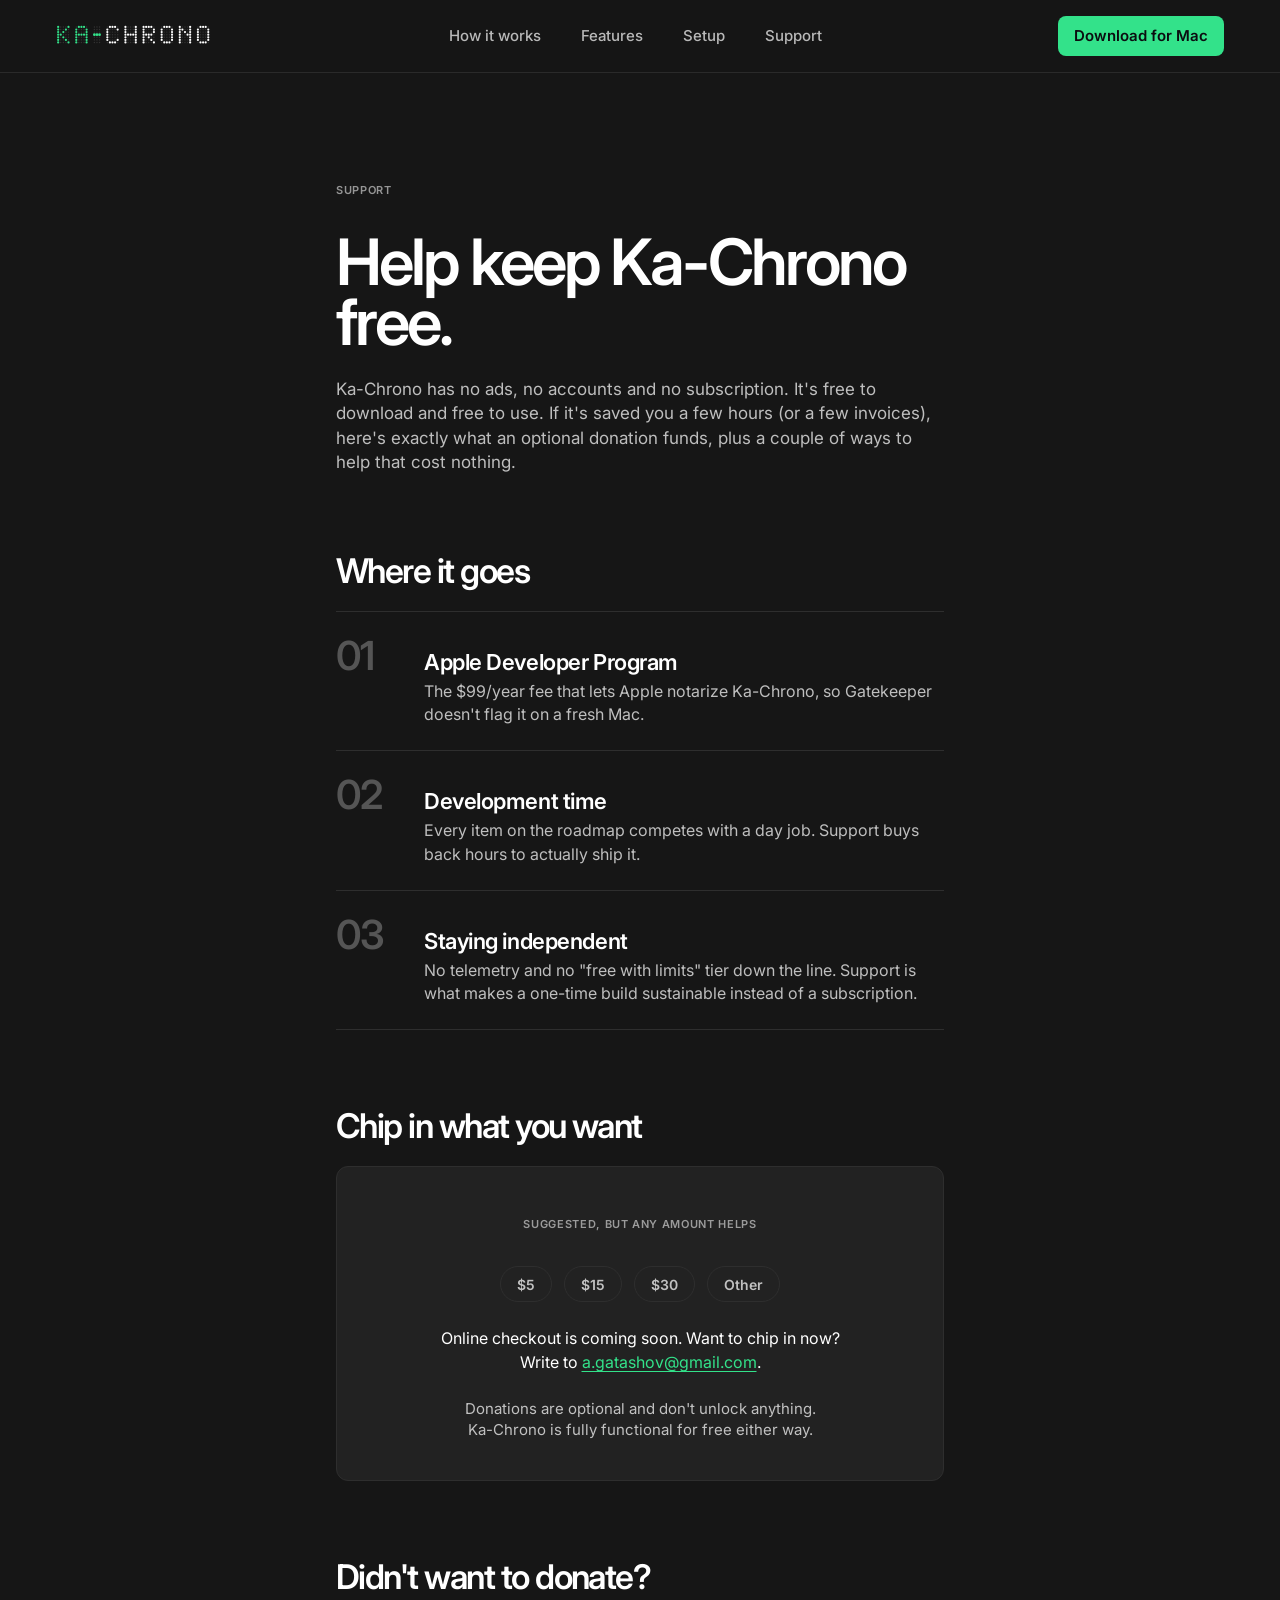
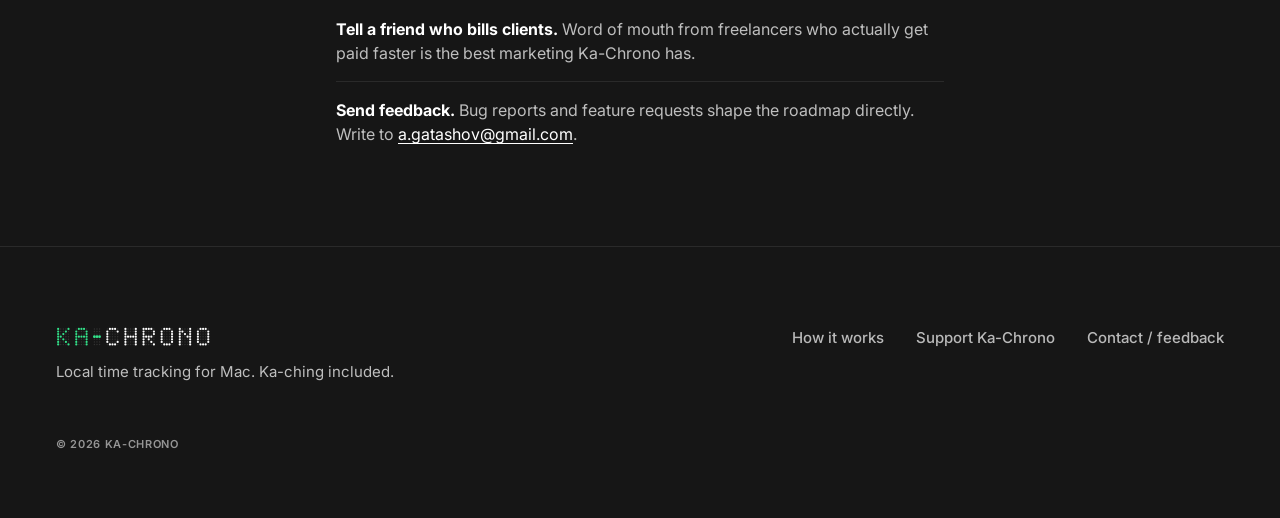
==== commit 82e14d10: "Rebrand site from Klok to Ka-Chrono - New dot-matrix wordmark, favicons, OG image and manifest (asse" ====
--- a/donate.html
+++ b/donate.html
@@ -1,5 +1,5 @@
 <!--
-  Klok — Support / Donate page
+  Ka-Chrono — Support / Donate page
 
   Shares the site's nav/footer chrome and design tokens with index.html,
   but is NOT a copy of its landing-page structure. index.html's job is a
@@ -7,7 +7,7 @@
   grid + feature-card grid); this page's job is a single, narrow ask, so
   it's built as one continuous document-style column (intro -> numbered
   list -> one card -> plain list) rather than reusing that section
-  pattern. Klok is a free app with no accounts or subscriptions, so this
+  pattern. Ka-Chrono is a free app with no accounts or subscriptions, so this
   frames support as voluntary, not a paywall. No payment provider has
   been chosen yet, so the checkout action is a placeholder marked
   "[TBD]" per the site's existing convention (see the footer's
@@ -18,20 +18,20 @@
 <head>
   <meta charset="UTF-8" />
   <meta name="viewport" content="width=device-width, initial-scale=1.0" />
-  <title>Support Klok — Help keep it free</title>
-  <meta name="description" content="Klok is free, with no accounts or subscriptions. If it's useful to you, you can help keep it built and maintained with an optional donation." />
+  <title>Support Ka-Chrono — Help keep it free</title>
+  <meta name="description" content="Ka-Chrono is free, with no accounts or subscriptions. If it's useful to you, you can help keep it built and maintained with an optional donation." />
 
   <meta property="og:type" content="website" />
-  <meta property="og:title" content="Support Klok — Help keep it free" />
-  <meta property="og:description" content="Klok is free, with no accounts or subscriptions. If it's useful to you, you can help keep it built and maintained with an optional donation." />
-  <meta property="og:image" content="assets/klok-brand/web/og-image-1200x630.png" />
+  <meta property="og:title" content="Support Ka-Chrono — Help keep it free" />
+  <meta property="og:description" content="Ka-Chrono is free, with no accounts or subscriptions. If it's useful to you, you can help keep it built and maintained with an optional donation." />
+  <meta property="og:image" content="assets/kachrono-brand/web/og-image.png" />
   <meta name="twitter:card" content="summary_large_image" />
 
-  <!-- Icon set: assets/klok-brand/web/ (see assets/klok-brand/web/head-snippet.html) -->
-  <link rel="icon" href="assets/klok-brand/web/favicon.ico" sizes="48x48" />
-  <link rel="icon" href="assets/klok-brand/web/favicon.svg" type="image/svg+xml" />
-  <link rel="apple-touch-icon" href="assets/klok-brand/web/apple-touch-icon.png" />
-  <link rel="manifest" href="assets/klok-brand/web/site.webmanifest" />
+  <!-- Icon set: assets/kachrono-brand/web/ -->
+  <link rel="icon" href="assets/kachrono-brand/web/favicon.ico" sizes="48x48" />
+  <link rel="icon" href="assets/kachrono-brand/web/favicon.svg" type="image/svg+xml" />
+  <link rel="apple-touch-icon" href="assets/kachrono-brand/web/apple-touch-icon.png" />
+  <link rel="manifest" href="assets/kachrono-brand/web/site.webmanifest" />
   <meta name="theme-color" content="#121212" />
 
   <link rel="preconnect" href="https://fonts.googleapis.com" />
@@ -47,8 +47,8 @@
   <!-- ============ Nav ============ -->
   <nav class="nav" id="site-nav" aria-label="Main">
     <div class="container nav-inner">
-      <a href="index.html" class="nav-logo" aria-label="Klok home">
-        <img class="wordmark" src="assets/klok-brand/wordmark/klok-wordmark-compact.svg" width="69" height="24" alt="" />
+      <a href="index.html" class="nav-logo" aria-label="Ka-Chrono home">
+        <img class="wordmark" src="assets/kachrono-brand/wordmark/ka-chrono-wordmark.svg" width="157" height="22" alt="" />
       </a>
       <div class="nav-links">
         <a href="index.html#how" class="btn-ghost">How it works</a>
@@ -56,7 +56,7 @@
         <a href="index.html#setup" class="btn-ghost">Setup</a>
         <a href="donate.html" class="btn-ghost" aria-current="page">Support</a>
       </div>
-      <a href="downloads/Klok.dmg" download class="btn-primary btn-primary--sm">Download for Mac</a>
+      <a href="downloads/Ka-Chrono.dmg" download class="btn-primary btn-primary--sm">Download for Mac</a>
     </div>
   </nav>
 
@@ -66,8 +66,8 @@
       <!-- ============ Intro: a short statement, not a hero pitch ============ -->
       <header class="support-intro">
         <p class="mono">Support</p>
-        <h1 class="h support-heading">Help keep Klok free.</h1>
-        <p class="lede">Klok has no ads, no accounts, and no subscription. It's free to download and free to use. If it's saved you time, here's exactly what an optional donation funds, and a couple of ways to help that don't cost anything.</p>
+        <h1 class="h support-heading">Help keep <span class="nowrap">Ka-Chrono</span> free.</h1>
+        <p class="lede">Ka-Chrono has no ads, no accounts and no subscription. It's free to download and free to use. If it's saved you a few hours (or a few invoices), here's exactly what an optional donation funds, plus a couple of ways to help that cost nothing.</p>
       </header>
 
       <!-- ============ Where it goes: numbered list, not a card grid ============ -->
@@ -77,7 +77,7 @@
           <li class="funds-row">
             <span class="funds-num" aria-hidden="true">01</span>
             <span class="funds-title">Apple Developer Program</span>
-            <span class="funds-desc">The $99/year fee that keeps Klok notarized by Apple, so Gatekeeper doesn't flag it on a fresh Mac.</span>
+            <span class="funds-desc">The $99/year fee that lets Apple notarize Ka-Chrono, so Gatekeeper doesn't flag it on a fresh Mac.</span>
           </li>
           <li class="funds-row">
             <span class="funds-num" aria-hidden="true">02</span>
@@ -106,8 +106,8 @@
           <!-- Hidden until a payment provider is chosen:
           <a class="btn-primary" href="#" aria-disabled="true" title="TBD - payment provider not yet chosen">Continue to checkout <span class="placeholder-text">[TBD]</span></a>
           -->
-          <p class="support-panel-note">Online checkout is coming soon. Want to chip in now? Write to <a href="mailto:a.gatashov@gmail.com?subject=Supporting%20Klok">a.gatashov@gmail.com</a>.</p>
-          <p class="small support-panel-caption">Donations are optional and don't unlock anything. Klok is fully functional for free either way.</p>
+          <p class="support-panel-note">Online checkout is coming soon. Want to chip in now? Write to <a href="mailto:a.gatashov@gmail.com?subject=Supporting%20Ka-Chrono">a.gatashov@gmail.com</a>.</p>
+          <p class="small support-panel-caption">Donations are optional and don't unlock anything. Ka-Chrono is fully functional for free either way.</p>
         </div>
       </section>
 
@@ -116,10 +116,10 @@
         <h2 class="h support-section-heading" id="other-heading">Didn't want to donate?</h2>
         <ul class="support-plainlist">
           <!-- Hidden until there's a review link:
-          <li><strong>Leave a review.</strong> If Klok's useful, a quick rating or shout-out helps far more than you'd think. <span class="placeholder-text">[TBD - review link]</span></li>
+          <li><strong>Leave a review.</strong> If Ka-Chrono's useful, a quick rating or shout-out helps far more than you'd think. <span class="placeholder-text">[TBD - review link]</span></li>
           -->
-          <li><strong>Tell a friend who bills clients.</strong> Word of mouth from freelancers who actually get paid faster is the best marketing Klok has.</li>
-          <li><strong>Send feedback.</strong> Bug reports and feature requests shape the roadmap directly. Write to <a href="mailto:a.gatashov@gmail.com?subject=Klok%20feedback">a.gatashov@gmail.com</a>.</li>
+          <li><strong>Tell a friend who bills clients.</strong> Word of mouth from freelancers who actually get paid faster is the best marketing Ka-Chrono has.</li>
+          <li><strong>Send feedback.</strong> Bug reports and feature requests shape the roadmap directly. Write to <a href="mailto:a.gatashov@gmail.com?subject=Ka-Chrono%20feedback">a.gatashov@gmail.com</a>.</li>
         </ul>
       </section>
 
@@ -131,19 +131,19 @@
     <div class="container footer-top">
       <div class="footer-brand">
         <span class="footer-logo">
-          <img class="wordmark" src="assets/klok-brand/wordmark/klok-wordmark-compact.svg" width="69" height="24" alt="Klok" />
+          <img class="wordmark" src="assets/kachrono-brand/wordmark/ka-chrono-wordmark.svg" width="157" height="22" alt="Ka-Chrono" />
         </span>
-        <span class="small footer-tagline">Local time tracking for Mac.</span>
+        <span class="small footer-tagline">Local time tracking for Mac. Ka-ching included.</span>
       </div>
       <nav class="footer-links" aria-label="Footer">
         <a href="index.html#how" class="btn-ghost">How it works</a>
-        <a href="donate.html" class="btn-ghost" aria-current="page">Support Klok</a>
-        <a href="mailto:a.gatashov@gmail.com?subject=Klok%20feedback" class="btn-ghost">Contact / feedback</a>
+        <a href="donate.html" class="btn-ghost" aria-current="page">Support Ka-Chrono</a>
+        <a href="mailto:a.gatashov@gmail.com?subject=Ka-Chrono%20feedback" class="btn-ghost">Contact / feedback</a>
       </nav>
     </div>
 
     <div class="container">
-      <p class="mono footer-copyright">&copy; 2026 Klok</p>
+      <p class="mono footer-copyright">&copy; 2026 Ka-Chrono</p>
     </div>
   </footer>
 
--- a/css/styles.css
+++ b/css/styles.css
@@ -1,5 +1,5 @@
 /*
-  Klok — Marketing site styles (Option C — dark + colour blocks)
+  Ka-Chrono — Marketing site styles (Option C — dark + colour blocks)
 
   Rebuilt to match "Option C — dark + colour blocks" (a design-tool mockup
   at a fixed 1440px canvas) faithfully in a real, responsive, accessible
@@ -38,7 +38,7 @@
   --color-dial-admin: #5a5a5a;
 
   /* Brand kit "ghost" dot — the muted track colour behind each ring's
-     coloured dots (see assets/klok-brand/README.md). */
+     coloured dots (see assets/kachrono-brand/ (see kachrono-brand/README.md)). */
   --color-ghost: #333333;
 
   /* Typography */
@@ -329,7 +329,7 @@
 }
 
 /* Shared "heading left, intro paragraph right" header row used by "The
-   app" and "Why Klok". */
+   app" and "Why Ka-Chrono". */
 .split-head {
   display: flex;
   flex-direction: column;
@@ -389,6 +389,11 @@
 .wordmark {
   flex: none;
   display: block;
+}
+
+/* Keeps hyphenated brand words (Ka-Chrono, ka-ching) from breaking across lines in headings. */
+.nowrap {
+  white-space: nowrap;
 }
 
 .nav-logo {
@@ -739,8 +744,21 @@
   transition: background-color 0.25s;
 }
 
-.hero-chip-highlight {
+/* Statement state: the "sent to your Sheet" link sits on its own row
+   under the client name, split off by a hairline. Hidden while empty. */
+.hero-chip-link {
+  margin-top: 2px;
+  padding-top: 10px;
+  border-top: 1px solid rgba(255, 255, 255, 0.12);
+  font-size: 13px;
+  font-weight: 600;
+  line-height: 1.35;
   color: var(--color-mint);
+  transition: opacity 0.2s;
+}
+
+.hero-chip-link:empty {
+  display: none;
 }
 
 .hero-chip--who.is-statement {
@@ -1025,8 +1043,8 @@
   flex: none;
 }
 
-/* ---------- Why Klok: transfer loop ----------
-   Adapted from a design-tool reference (temp files/Why Klok · V7b
+/* ---------- Why Ka-Chrono: transfer loop ----------
+   Adapted from a design-tool reference (temp files/Why Ka-Chrono · V7b
    Proportion, transfer loop-html.zip) — values and dot geometry
    replicated (the ring/track coordinates are the brand kit's own icon
    geometry, not invented here), markup and animation names rebuilt as
@@ -1292,7 +1310,7 @@
 }
 
 .bento-card--core {
-  background: var(--color-surface-raised);
+  background: var(--color-surface);
   border-color: var(--color-border-strong);
   padding: var(--spacing-28);
   gap: 18px;
